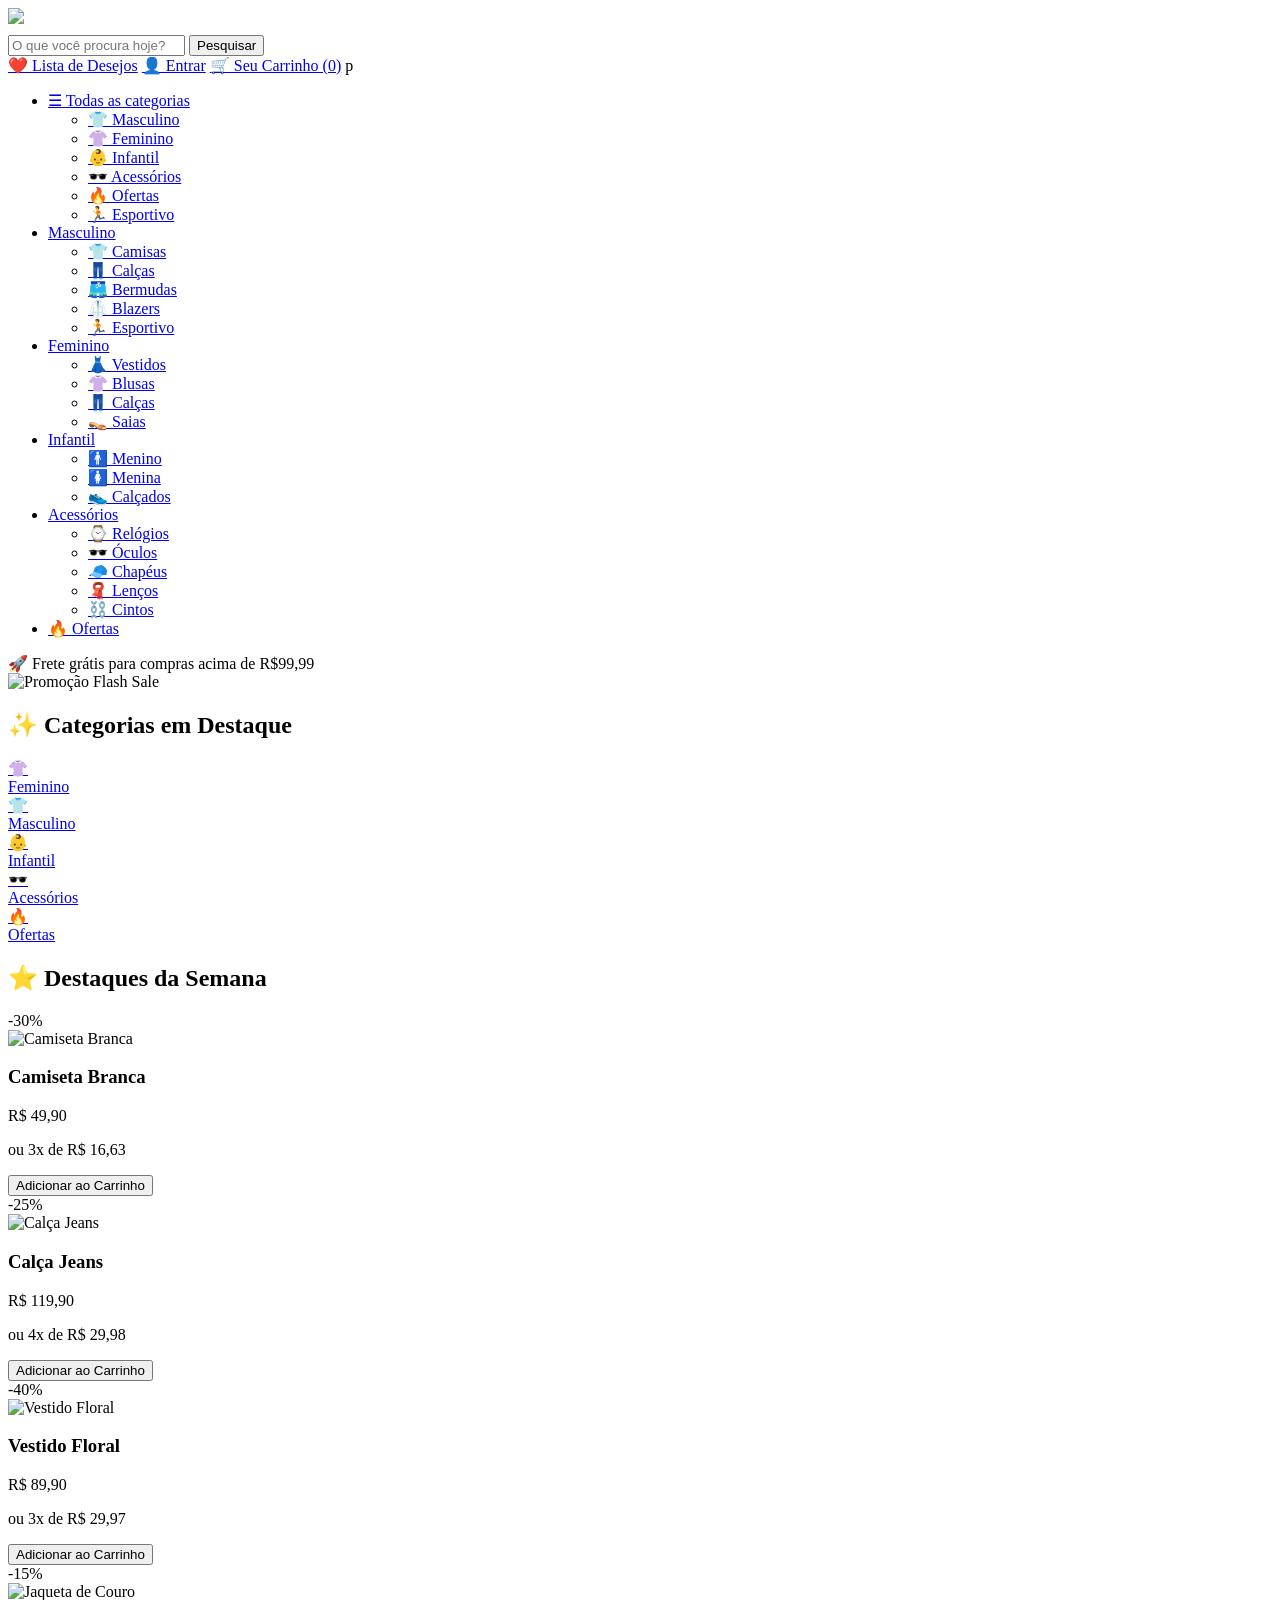
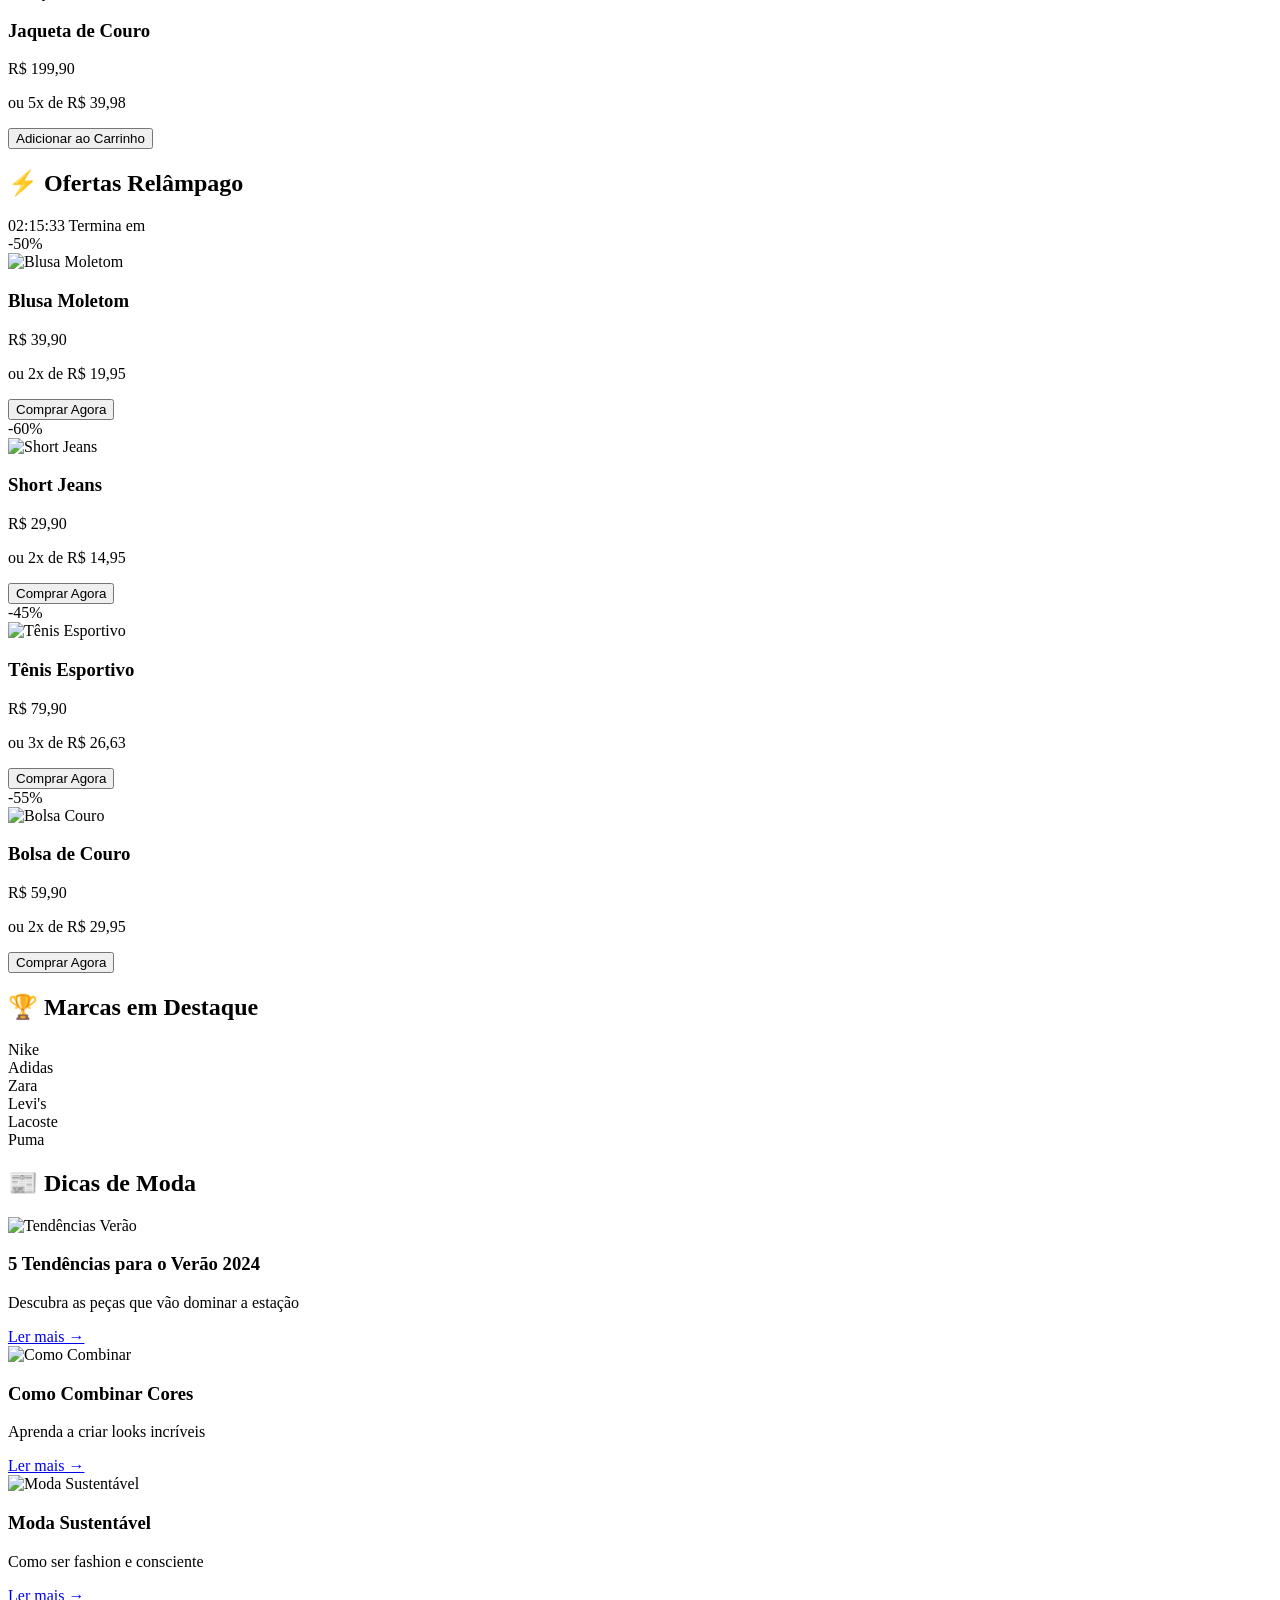
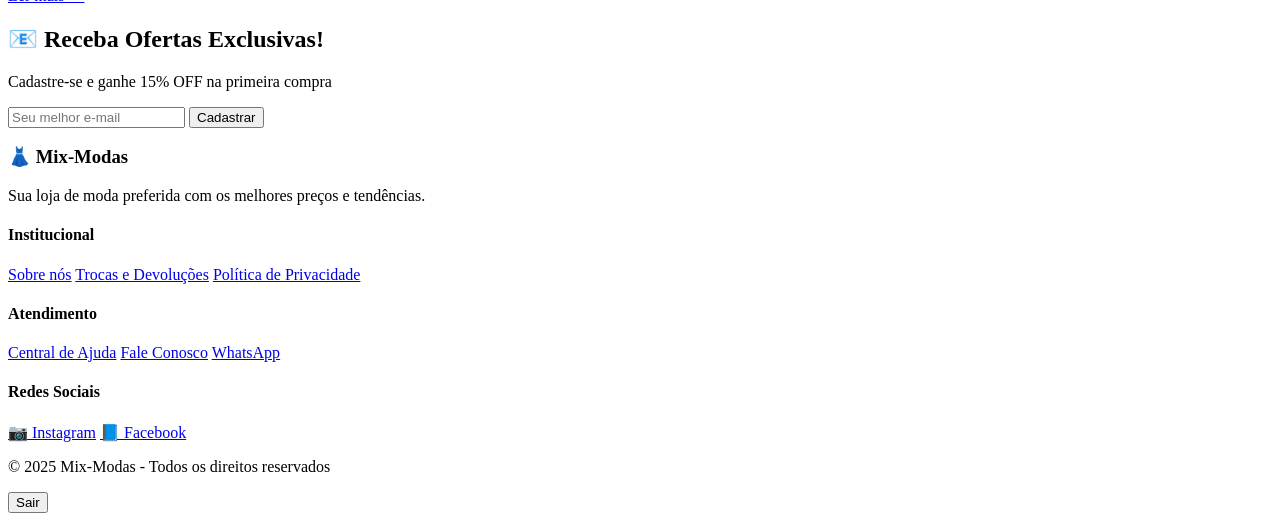
==== site/index.html @ ed418087 "Add files via upload" ====
<!DOCTYPE html>
<html lang="pt-br">
<head>
  <meta charset="UTF-8">
    <meta name="viewport" content="width=device-width, initial-scale=1.0">
  <title>Mix-Modas</title>
<link rel="stylesheet" href="/static/css/style_index.css">
</head>
<body>

 <header>
        <div class="logo">
            <a href="index.html" style="color: white; text-decoration: none; font-size: 1.5rem; font-weight: 700;">
              <img src="/static/css/logo-mixmodas.png" alt="Mix-Modas" class="logo-img">
            </a>
        </div>
        <div class="search-bar">
            <input type="text" placeholder="O que você procura hoje?" id="searchInput">
            <button onclick="pesquisar()">Pesquisar</button>
        </div>
        <div class="icons">
            <a href="lista_desejos.html">❤️ Lista de Desejos</a>
            <a href="/templates/tela_login.html">👤 Entrar</a>
            <a href="carrinho.html" id="carrinhoLink">🛒 Seu Carrinho (0)</a>
       p     <nav id="menuAdmin" style="display:none">
  <a href="/templates/lista_produtos.html">Lista de Produtos</a> |
  <a href="/templates/cadastro_produtos.html">Cadastrar Produto</a>
</nav>
        </div>
    </header>

<nav>
    <ul>
        <!-- Todas as Categorias -->
        <li>
            <a href="javascript:void(0)" style="cursor: default;">☰ Todas as categorias</a>
            <div class="dropdown dropdown-todas">
                <ul>
                    <li><a href="masculino.html">👕 Masculino</a></li>
                    <li><a href="feminino.html">👚 Feminino</a></li>
                    <li><a href="infantil.html">👶 Infantil</a></li>
                    <li><a href="acessorios.html">🕶️ Acessórios</a></li>
                    <li><a href="ofertas.html">🔥 Ofertas</a></li> <!-- TROCADO AQUI -->
                    <li><a href="esportivo.html">🏃 Esportivo</a></li>
                </ul>
            </div>
        </li>

              <li>
                <a href="masculino.html">Masculino</a>
                <div class="dropdown dropdown-masculino">
                    <ul>
                        <li><a href="masculino.html?categoria=camisas">👕 Camisas</a></li>
                        <li><a href="masculino.html?categoria=calcas">👖 Calças</a></li>
                        <li><a href="masculino.html?categoria=bermudas">🩳 Bermudas</a></li>
                        <li><a href="masculino.html?categoria=blazers">🥼 Blazers</a></li>
                        <li><a href="masculino.html?categoria=esportivo">🏃 Esportivo</a></li>
                    </ul>
                </div>
            </li>

            <!-- Feminino -->
            <li>
                <a href="feminino.html">Feminino</a>
                <div class="dropdown dropdown-feminino">
                    <ul>
                        <li><a href="feminino.html?categoria=vestidos">👗 Vestidos</a></li>
                        <li><a href="feminino.html?categoria=blusas">👚 Blusas</a></li>
                        <li><a href="feminino.html?categoria=calcas">👖 Calças</a></li>
                        <li><a href="feminino.html?categoria=saias">👡 Saias</a></li>
                    </ul>
                </div>
            </li>

            <!-- Infantil -->
            <li>
                <a href="infantil.html">Infantil</a>
                <div class="dropdown dropdown-infantil">
                    <ul>
                        <li><a href="infantil.html?categoria=menino">🚹 Menino</a></li>
                        <li><a href="infantil.html?categoria=menina">🚺 Menina</a></li>
                        <li><a href="infantil.html?categoria=calcados-infantil">👟 Calçados</a></li>
                    </ul>
                </div>
            </li>

            <!-- Acessórios -->
            <li>
                <a href="acessorios.html">Acessórios</a>
                <div class="dropdown dropdown-acessorios">
                    <ul>
                        <li><a href="acessorios.html?categoria=relogios">⌚ Relógios</a></li>
                        <li><a href="acessorios.html?categoria=oculos">🕶️ Óculos</a></li>
                        <li><a href="acessorios.html?categoria=chapeus">🧢 Chapéus</a></li>
                        <li><a href="acessorios.html?categoria=lenços">🧣 Lenços</a></li>
                        <li><a href="acessorios.html?categoria=cintos">⛓️ Cintos</a></li>
                    </ul>
                </div>
            </li>

            <li><a href="ofertas.html">🔥 Ofertas</a></li>
        </ul>
    </nav>

 <div class="promo-bar">
        🚀 Frete grátis para compras acima de <span>R$99,99</span> 
    </div>

 <!-- BANNER PRINCIPAL -->
    <section class="banner">
        <div class="banner-image">
            <img src="/static/css/Gemini_Generated_Image_67a9zm67a9zm67a9 (1).png" alt="Promoção Flash Sale">
        </div>
    </section>

    <!-- CATEGORIAS EM DESTAQUE -->
    <section class="categorias-destaque">
        <h2>✨ Categorias em Destaque</h2>
        <div class="categorias-grid">
            <a href="feminino.html" class="categoria-card">
                <div class="categoria-icone">👚</div>
                <span>Feminino</span>
            </a>
            <a href="masculino.html" class="categoria-card">
                <div class="categoria-icone">👕</div>
                <span>Masculino</span>
            </a>
            <a href="infantil.html" class="categoria-card">
                <div class="categoria-icone">👶</div>
                <span>Infantil</span>
            </a>
            <a href="acessorios.html" class="categoria-card">
                <div class="categoria-icone">🕶️</div>
                <span>Acessórios</span>
            </a>
            <a href="ofertas.html" class="categoria-card"> <!-- TROCADO AQUI -->
                <div class="categoria-icone">🔥</div>
                <span>Ofertas</span>
            </a>
        </div>
    </section>

    <!-- DESTAQUES DA SEMANA -->
    <section class="destaques">
        <h2>⭐ Destaques da Semana</h2>
        <div class="produtos-grid">
            <article class="produto">
                <div class="produto-tag">-30%</div>
                <img src="https://images.unsplash.com/photo-1521572163474-6864f9cf17ab?w=300&h=300&fit=crop" alt="Camiseta Branca">
                <h3>Camiseta Branca</h3>
                <p class="produto-preco">R$ 49,90</p>
                <p class="produto-parcelamento">ou 3x de R$ 16,63</p>
                <button class="btn-carrinho">Adicionar ao Carrinho</button>
            </article>

            <article class="produto">
                <div class="produto-tag">-25%</div>
                <img src="https://images.unsplash.com/photo-1542272604-787c3835535d?w=300&h=300&fit=crop" alt="Calça Jeans">
                <h3>Calça Jeans</h3>
                <p class="produto-preco">R$ 119,90</p>
                <p class="produto-parcelamento">ou 4x de R$ 29,98</p>
                <button class="btn-carrinho">Adicionar ao Carrinho</button>
            </article>

            <article class="produto">
                <div class="produto-tag">-40%</div>
                <img src="https://images.unsplash.com/photo-1595777457583-95e059d581b8?w=300&h=300&fit=crop" alt="Vestido Floral">
                <h3>Vestido Floral</h3>
                <p class="produto-preco">R$ 89,90</p>
                <p class="produto-parcelamento">ou 3x de R$ 29,97</p>
                <button class="btn-carrinho">Adicionar ao Carrinho</button>
            </article>

            <article class="produto">
                <div class="produto-tag">-15%</div>
                <img src="https://images.unsplash.com/photo-1551028719-00167b16eac5?w=300&h=300&fit=crop" alt="Jaqueta de Couro">
                <h3>Jaqueta de Couro</h3>
                <p class="produto-preco">R$ 199,90</p>
                <p class="produto-parcelamento">ou 5x de R$ 39,98</p>
                <button class="btn-carrinho">Adicionar ao Carrinho</button>
            </article>
        </div>
    </section>

    <!-- OFERTAS RELÂMPAGO -->
    <section class="ofertas-relampago">
        <div class="ofertas-header">
            <h2>⚡ Ofertas Relâmpago</h2>
            <div class="contador">
                <span class="tempo">02:15:33</span>
                <span>Termina em</span>
            </div>
        </div>
        <div class="produtos-grid">
            <article class="produto oferta">
                <div class="produto-tag urgente">-50%</div>
                <img src="https://images.unsplash.com/photo-1556821840-3a63f95609a7?w=300&h=300&fit=crop" alt="Blusa Moletom">
                <h3>Blusa Moletom</h3>
                <p class="produto-preco">R$ 39,90</p>
                <p class="produto-parcelamento">ou 2x de R$ 19,95</p>
                <button class="btn-carrinho">Comprar Agora</button>
            </article>

            <article class="produto oferta">
                <div class="produto-tag urgente">-60%</div>
                <img src="https://images.unsplash.com/photo-1582418702059-97ebafb35d09?w=300&h=300&fit=crop" alt="Short Jeans">
                <h3>Short Jeans</h3>
                <p class="produto-preco">R$ 29,90</p>
                <p class="produto-parcelamento">ou 2x de R$ 14,95</p>
                <button class="btn-carrinho">Comprar Agora</button>
            </article>

            <article class="produto oferta">
                <div class="produto-tag urgente">-45%</div>
                <img src="https://images.unsplash.com/photo-1586790170083-2f9ceadc732d?w=300&h=300&fit=crop" alt="Tênis Esportivo">
                <h3>Tênis Esportivo</h3>
                <p class="produto-preco">R$ 79,90</p>
                <p class="produto-parcelamento">ou 3x de R$ 26,63</p>
                <button class="btn-carrinho">Comprar Agora</button>
            </article>

            <article class="produto oferta">
                <div class="produto-tag urgente">-55%</div>
                <img src="https://images.unsplash.com/photo-1594633312681-425c7b97ccd1?w=300&h=300&fit=crop" alt="Bolsa Couro">
                <h3>Bolsa de Couro</h3>
                <p class="produto-preco">R$ 59,90</p>
                <p class="produto-parcelamento">ou 2x de R$ 29,95</p>
                <button class="btn-carrinho">Comprar Agora</button>
            </article>
        </div>
    </section>

    <!-- MARCAS POPULARES -->
    <section class="marcas">
        <h2>🏆 Marcas em Destaque</h2>
        <div class="marcas-grid">
            <div class="marca-card">Nike</div>
            <div class="marca-card">Adidas</div>
            <div class="marca-card">Zara</div>
            <div class="marca-card">Levi's</div>
            <div class="marca-card">Lacoste</div>
            <div class="marca-card">Puma</div>
        </div>
    </section>

    <!-- BLOG/MODA -->
    <section class="blog">
        <h2>📰 Dicas de Moda</h2>
        <div class="blog-grid">
            <article class="blog-card">
                <img src="https://images.unsplash.com/photo-1445205170230-053b83016050?w=400&h=250&fit=crop" alt="Tendências Verão">
                <div class="blog-content">
                    <h3>5 Tendências para o Verão 2024</h3>
                    <p>Descubra as peças que vão dominar a estação</p>
                    <a href="#" class="blog-link">Ler mais →</a>
                </div>
            </article>

            <article class="blog-card">
                <img src="/static/css/BlogCirculoCromatico_img10.jpg" alt="Como Combinar">
                <div class="blog-content">
                    <h3>Como Combinar Cores</h3>
                    <p>Aprenda a criar looks incríveis</p>
                    <a href="#" class="blog-link">Ler mais →</a>
                </div>
            </article>

            <article class="blog-card">
                <img src="https://images.unsplash.com/photo-1515886657613-9f3515b0c78f?w=400&h=250&fit=crop" alt="Moda Sustentável">
                <div class="blog-content">
                    <h3>Moda Sustentável</h3>
                    <p>Como ser fashion e consciente</p>
                    <a href="#" class="blog-link">Ler mais →</a>
                </div>
            </article>
        </div>
    </section>

    <!-- NEWSLETTER -->
    <section class="newsletter">
        <div class="newsletter-content">
            <h2>📧 Receba Ofertas Exclusivas!</h2>
            <p>Cadastre-se e ganhe 15% OFF na primeira compra</p>
            <div class="newsletter-form">
                <input type="email" placeholder="Seu melhor e-mail">
                <button>Cadastrar</button>
            </div>
        </div>
    </section>

    <!-- FOOTER -->
    <footer>
        <div class="footer-content">
            <div class="footer-section">
                <h3>👗 Mix-Modas</h3>
                <p>Sua loja de moda preferida com os melhores preços e tendências.</p>
            </div>
            <div class="footer-section">
                <h4>Institucional</h4>
                <a href="#">Sobre nós</a>
                <a href="#">Trocas e Devoluções</a>
                <a href="#">Política de Privacidade</a>
            </div>
            <div class="footer-section">
                <h4>Atendimento</h4>
                <a href="#">Central de Ajuda</a>
                <a href="#">Fale Conosco</a>
                <a href="#">WhatsApp</a>
            </div>
            <div class="footer-section">
                <h4>Redes Sociais</h4>
                <div class="social-links">
                    <a href="#">📷 Instagram</a>
                    <a href="#">📘 Facebook</a>
                </div>
            </div>
        </div>
        <div class="footer-bottom">
            <p>&copy; 2025 Mix-Modas - Todos os direitos reservados</p>
        </div>
    </footer>

<nav id="menuAdmin" style="display:none">
  <a href="/templates/lista_produtos.html">Lista de Produtos</a> |
  <a href="/templates/cadastro_produtos.html">Cadastrar Produto</a>
</nav>
<button id="logout">Sair</button>

<script src="/static/js/protecao.js"></script>
<script>
  if(localStorage.getItem('userRole')==='admin') document.getElementById('menuAdmin').style.display='block';
  document.getElementById('logout').addEventListener('click', ()=>{ localStorage.removeItem('usuarioLogado'); localStorage.removeItem('userRole'); window.location.href='/templates/tela_login.html'; });
</script>

  <script>
const produtos = [
    { id: 1, nome: 'Camiseta Branca', preco: 49.90, imagem: 'https://images.unsplash.com/photo-1521572163474-6864f9cf17ab?w=300&h=300&fit=crop' },
    { id: 2, nome: 'Calça Jeans', preco: 119.90, imagem: 'https://images.unsplash.com/photo-1542272604-787c3835535d?w=300&h=300&fit=crop' },
    { id: 3, nome: 'Vestido Floral', preco: 89.90, imagem: 'https://images.unsplash.com/photo-1595777457583-95e059d581b8?w=300&h=300&fit=crop' },
    { id: 4, nome: 'Jaqueta de Couro', preco: 199.90, imagem: 'https://images.unsplash.com/photo-1551028719-00167b16eac5?w=300&h=300&fit=crop' },
    { id: 5, nome: 'Blusa Moletom', preco: 39.90, imagem: 'https://images.unsplash.com/photo-1556821840-3a63f95609a7?w=300&h=300&fit=crop' },
    { id: 6, nome: 'Short Jeans', preco: 29.90, imagem: 'https://images.unsplash.com/photo-1582418702059-97ebafb35d09?w=300&h=300&fit=crop' },
    { id: 7, nome: 'Tênis Esportivo', preco: 79.90, imagem: 'https://images.unsplash.com/photo-1586790170083-2f9ceadc732d?w=300&h=300&fit=crop' },
    { id: 8, nome: 'Bolsa de Couro', preco: 59.90, imagem: 'https://images.unsplash.com/photo-1594633312681-425c7b97ccd1?w=300&h=300&fit=crop' }
];

function adicionarAoCarrinho(produtoId) {
    const produto = produtos.find(p => p.id === produtoId);
    if (!produto) {
        console.error('Produto não encontrado:', produtoId);
        return;
    }

    let carrinho = JSON.parse(localStorage.getItem('carrinho')) || [];
    const itemExistente = carrinho.find(item => item.id === produtoId);

    if (itemExistente) {
        itemExistente.quantidade += 1;
    } else {
        carrinho.push({ ...produto, quantidade: 1 });
    }

    localStorage.setItem('carrinho', JSON.stringify(carrinho));
    console.log('Carrinho atualizado:', carrinho);  
    atualizarContadorCarrinho();
    alert(`${produto.nome} adicionado ao carrinho!`);
}

function atualizarContadorCarrinho() {
    const carrinho = JSON.parse(localStorage.getItem('carrinho')) || [];
    const totalItens = carrinho.reduce((total, item) => total + item.quantidade, 0);
    document.getElementById('carrinhoLink').textContent = `🛒 Seu Carrinho (${totalItens})`;
}

atualizarContadorCarrinho();

document.querySelectorAll('.btn-carrinho').forEach((btn, index) => {
    btn.addEventListener('click', () => {
        console.log('Botão clicado:', index + 1);  
        adicionarAoCarrinho(index + 1);  
    });
});

function pesquisar() {
    const termo = document.getElementById('searchInput').value;
    if (termo.trim()) {
        alert(`Pesquisando por: ${termo}`);
    }
}

function atualizarContador() {
    const contador = document.querySelector('.tempo');
}

setInterval(atualizarContador, 1000);

document.getElementById('searchInput').addEventListener('keypress', function(e) {
    if (e.key === 'Enter') {
        pesquisar();
    }
});
    </script>

</body>
</html>
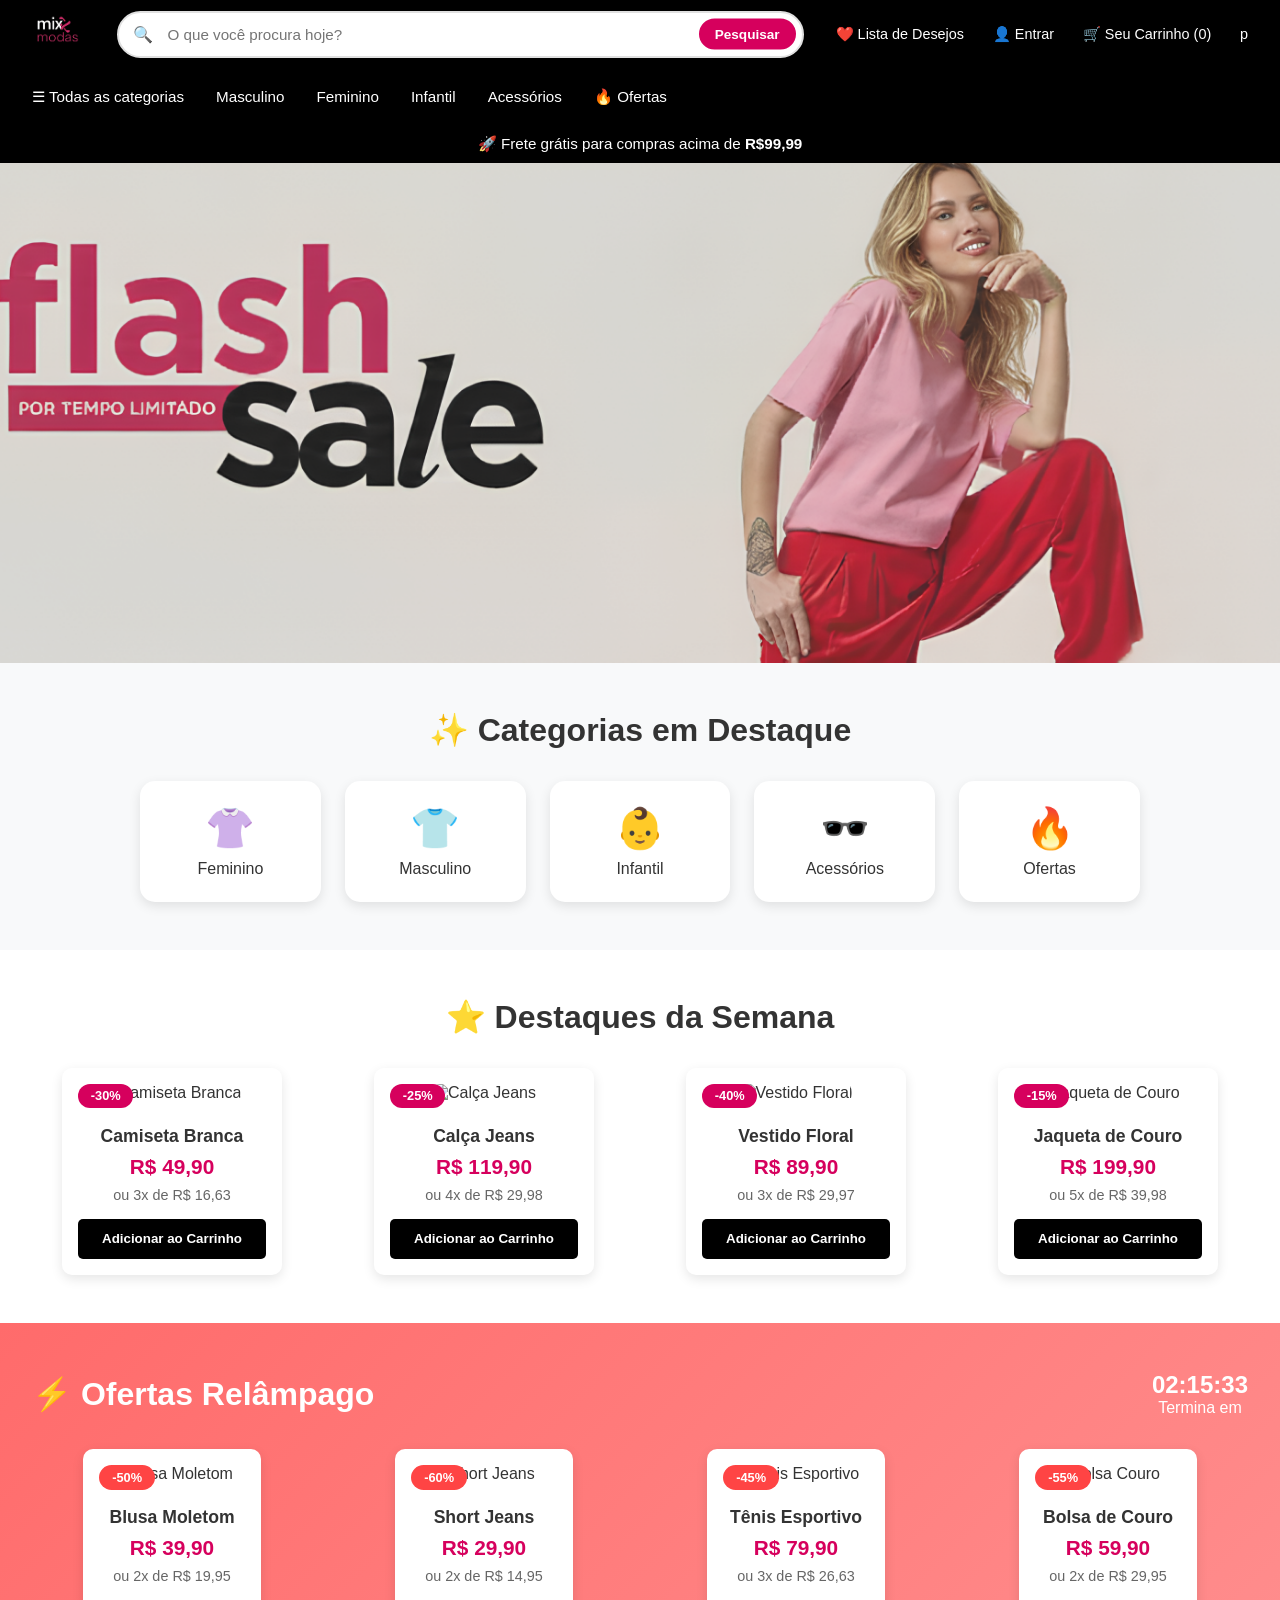
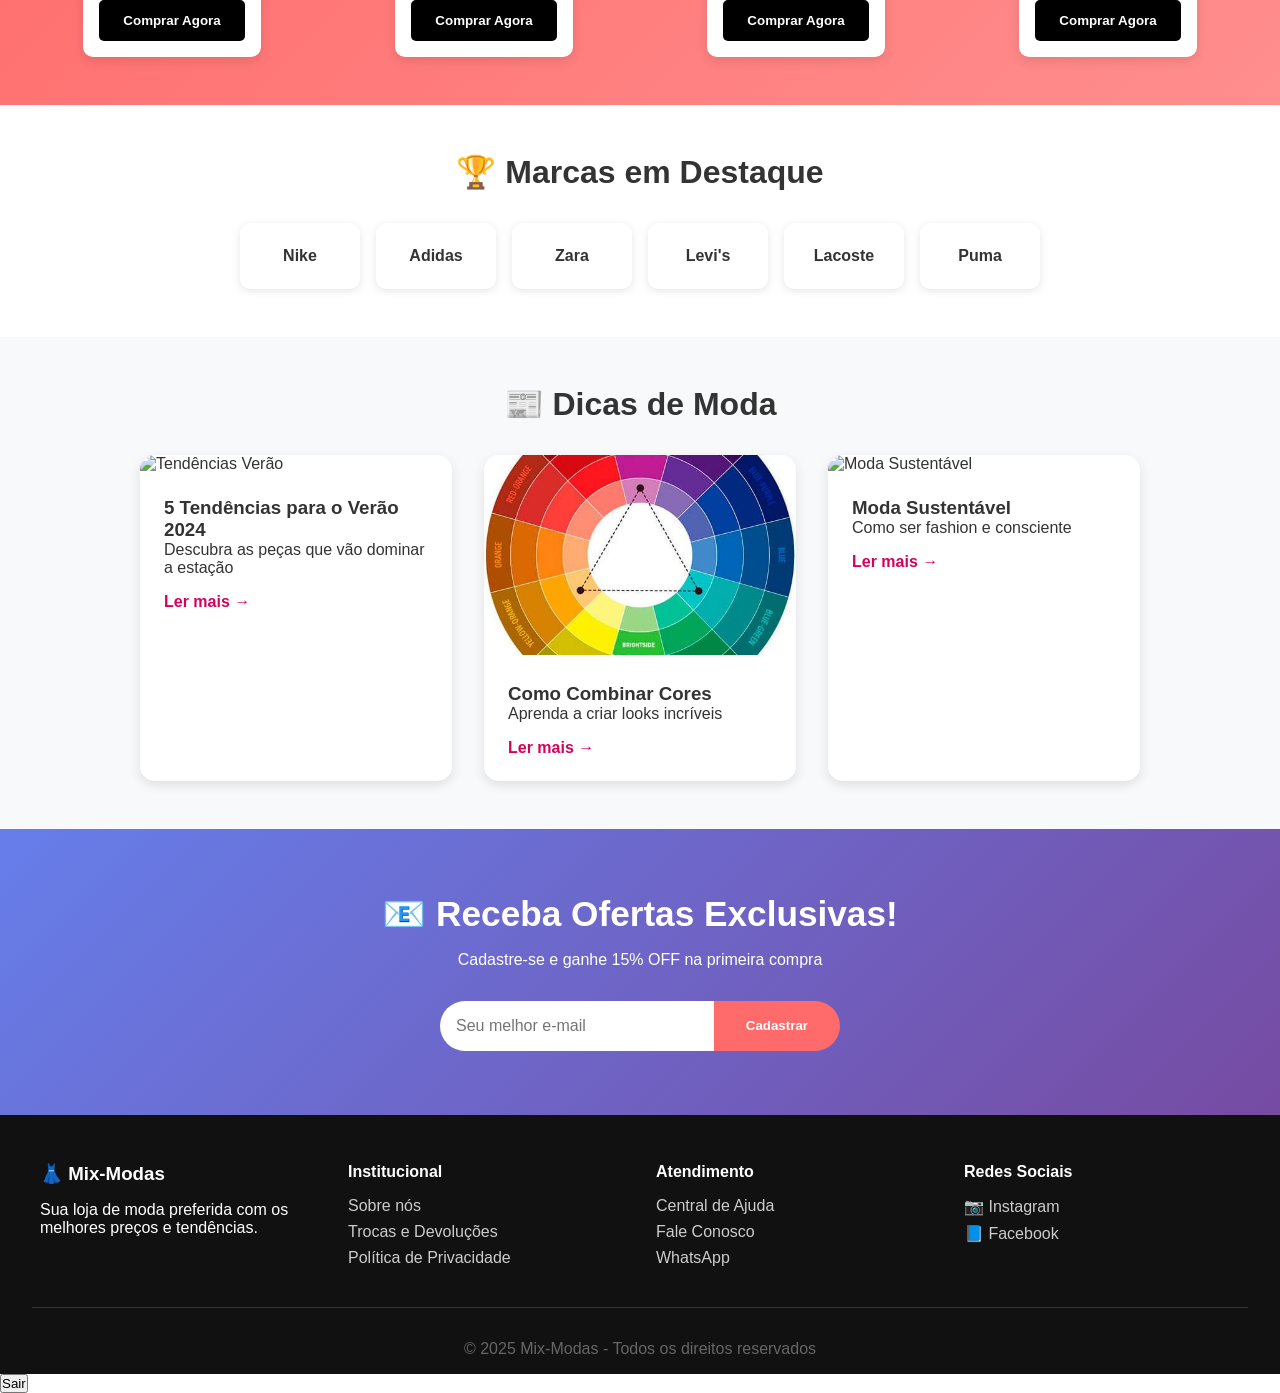
==== commit 2eefd327: "Update print statement from 'Hello' to 'Goodbye'" ====
--- a/site/index.html
+++ b/site/index.html
@@ -4,14 +4,14 @@
   <meta charset="UTF-8">
     <meta name="viewport" content="width=device-width, initial-scale=1.0">
   <title>Mix-Modas</title>
-<link rel="stylesheet" href="/static/css/style_index.css">
+<link rel="stylesheet" href="static/css/style_index.css">
 </head>
 <body>
 
  <header>
         <div class="logo">
             <a href="index.html" style="color: white; text-decoration: none; font-size: 1.5rem; font-weight: 700;">
-              <img src="/static/css/logo-mixmodas.png" alt="Mix-Modas" class="logo-img">
+              <img src="static/css/logo-mixmodas.png" alt="Mix-Modas" class="logo-img">
             </a>
         </div>
         <div class="search-bar">
@@ -20,7 +20,7 @@
         </div>
         <div class="icons">
             <a href="lista_desejos.html">❤️ Lista de Desejos</a>
-            <a href="/templates/tela_login.html">👤 Entrar</a>
+            <a href="templates/tela_login.html">👤 Entrar</a>
             <a href="carrinho.html" id="carrinhoLink">🛒 Seu Carrinho (0)</a>
        p     <nav id="menuAdmin" style="display:none">
   <a href="/templates/lista_produtos.html">Lista de Produtos</a> |
@@ -109,7 +109,7 @@
  <!-- BANNER PRINCIPAL -->
     <section class="banner">
         <div class="banner-image">
-            <img src="/static/css/Gemini_Generated_Image_67a9zm67a9zm67a9 (1).png" alt="Promoção Flash Sale">
+            <img src="static/css/Gemini_Generated_Image_67a9zm67a9zm67a9 (1).png" alt="Promoção Flash Sale">
         </div>
     </section>
 
@@ -257,7 +257,7 @@
             </article>
 
             <article class="blog-card">
-                <img src="/static/css/BlogCirculoCromatico_img10.jpg" alt="Como Combinar">
+                <img src="static/css/BlogCirculoCromatico_img10.jpg" alt="Como Combinar">
                 <div class="blog-content">
                     <h3>Como Combinar Cores</h3>
                     <p>Aprenda a criar looks incríveis</p>
@@ -321,8 +321,8 @@
     </footer>
 
 <nav id="menuAdmin" style="display:none">
-  <a href="/templates/lista_produtos.html">Lista de Produtos</a> |
-  <a href="/templates/cadastro_produtos.html">Cadastrar Produto</a>
+  <a href="templates/lista_produtos.html">Lista de Produtos</a> |
+  <a href="templates/cadastro_produtos.html">Cadastrar Produto</a>
 </nav>
 <button id="logout">Sair</button>
 
@@ -402,4 +402,5 @@
     </script>
 
 </body>
-</html>+
+</html>
--- a/site/static/css/style_index.css
+++ b/site/static/css/style_index.css
@@ -0,0 +1,640 @@
+/* ================== RESET ================== */
+* {
+    margin: 0;
+    padding: 0;
+    box-sizing: border-box;
+}
+
+body {
+    font-family: 'Segoe UI', Arial, sans-serif;
+    background-color: #fff;
+    color: #333;
+}
+
+/* ================== HEADER TOPO PRETO ================== */
+header {
+    background-color: #000;
+    color: white;
+    display: flex;
+    justify-content: space-between;
+    align-items: center;
+    padding: 0.7rem 2rem;
+}
+
+header .logo {
+    font-size: 1.5rem;
+    font-weight: bold;
+    letter-spacing: 2px;
+}
+
+/* ================== BARRA DE PESQUISA MODERNA ================== */
+header .search-bar {
+    flex: 1;
+    margin: 0 2rem;
+    display: flex;
+    align-items: center;
+    position: relative;
+    max-width: 900px;
+}
+
+header .search-bar input {
+    width: 100%;
+    padding: 0.8rem 1rem 0.8rem 3rem;
+    border-radius: 25px;
+    border: 2px solid #e0e0e0;
+    font-size: 0.95rem;
+    background: white;
+    transition: all 0.3s ease;
+}
+
+header .search-bar input:focus {
+    outline: none;
+    border-color: #d6005d;
+    box-shadow: 0 0 0 2px rgba(214, 0, 93, 0.1);
+}
+
+header .search-bar::before {
+    content: "🔍";
+    position: absolute;
+    left: 1rem;
+    top: 50%;
+    transform: translateY(-50%);
+    color: #666;
+    z-index: 2;
+}
+
+header .search-bar button {
+    position: absolute;
+    right: 0.5rem;
+    top: 50%;
+    transform: translateY(-50%);
+    background: #d6005d;
+    color: white;
+    border: none;
+    padding: 0.5rem 1rem;
+    border-radius: 20px;
+    cursor: pointer;
+    font-size: 0.85rem;
+    font-weight: 600;
+    transition: background 0.3s ease;
+}
+
+header .search-bar button:hover {
+    background: #b80052;
+}
+
+/* Ícones à direita */
+header .icons {
+    display: flex;
+    gap: 1.8rem;
+    font-size: 0.9rem;
+    align-items: center;
+}
+
+header .icons a {
+    color: white;
+    text-decoration: none;
+}
+
+/* ================== NAV CATEGORIAS ================== */
+nav {
+    background-color: #000;
+    padding: 0.7rem 2rem;
+    border-top: none;
+    border-bottom: none;
+    display: flex;
+    align-items: center;
+    gap: 2rem;
+    font-size: 0.95rem;
+}
+
+nav ul {
+    list-style: none;
+    display: flex;
+    gap: 2rem;
+}
+
+nav ul li {
+    position: relative;
+}
+
+nav ul li a {
+    text-decoration: none;
+    color: white;
+    font-weight: 500;
+    transition: color 0.2s ease;
+    padding: 0.5rem 0;
+    display: block;
+}
+
+nav ul li a:hover {
+    color: #e6007e;
+}
+
+/* "Todas as categorias" não clicável */
+nav ul li a[href="javascript:void(0)"] {
+    cursor: default;
+}
+
+nav ul li a[href="javascript:void(0)"]:hover {
+    color: white;
+}
+
+/* Dropdown Menu */
+.dropdown {
+    position: absolute;
+    top: 100%;
+    left: 0;
+    background: white;
+    min-width: 200px;
+    box-shadow: 0 8px 16px rgba(0,0,0,0.1);
+    border-radius: 5px;
+    opacity: 0;
+    visibility: hidden;
+    transform: translateY(-10px);
+    transition: all 0.3s ease;
+    z-index: 1000;
+    border: 1px solid #eee;
+}
+
+nav ul li:hover .dropdown {
+    opacity: 1;
+    visibility: visible;
+    transform: translateY(0);
+}
+
+.dropdown ul {
+    display: flex;
+    flex-direction: column;
+    gap: 0;
+    padding: 1rem 0;
+}
+
+.dropdown ul li {
+    padding: 0;
+}
+
+.dropdown ul li a {
+    padding: 0.5rem 1.5rem;
+    color: #333;
+    font-weight: 400;
+    transition: all 0.2s ease;
+}
+
+.dropdown ul li a:hover {
+    background: #f8f8f8;
+    color: #e6007e;
+}
+
+/* Categorias Específicas */
+.dropdown-masculino { min-width: 180px; }
+.dropdown-feminino { min-width: 180px; }
+.dropdown-infantil { min-width: 180px; }
+.dropdown-todas { min-width: 220px; }
+.dropdown-acessorios { min-width: 180px; }
+
+/* ================== PROMO BAR ================== */
+.promo-bar {
+    background-color: #000;
+    color: #fff;
+    text-align: center;
+    font-size: 0.95rem;
+    padding: 0.6rem;
+}
+
+.promo-bar span {
+    font-weight: bold;
+}
+
+/* ================== BANNER PRINCIPAL ================== */
+.banner {
+    display: flex;
+    align-items: center;
+    justify-content: center;
+    background: #f2f0ec;
+    padding: 0;
+    gap: 0;
+    min-height: 500px;
+    position: relative;
+    overflow: hidden;
+}
+
+/* Imagem ocupando todo o banner */
+.banner-image {
+    width: 100%;
+    height: 100%;
+    display: flex;
+    justify-content: center;
+    align-items: center;
+}
+
+.banner-image img {
+    width: 100%;
+    height: 100%;
+    min-height: 500px;
+    object-fit: cover;
+    object-position: center;
+    border-radius: 0;
+    box-shadow: none;
+}
+
+/* ================== CATEGORIAS EM DESTAQUE ================== */
+.categorias-destaque {
+    padding: 3rem 2rem;
+    text-align: center;
+    background: #f8f9fa;
+}
+
+.categorias-destaque h2 {
+    margin-bottom: 2rem;
+    font-size: 2rem;
+    color: #333;
+}
+
+.categorias-grid {
+    display: grid;
+    grid-template-columns: repeat(auto-fit, minmax(150px, 1fr));
+    gap: 1.5rem;
+    max-width: 1000px;
+    margin: 0 auto;
+}
+
+.categoria-card {
+    background: white;
+    padding: 1.5rem 1rem;
+    border-radius: 15px;
+    text-decoration: none;
+    color: #333;
+    transition: all 0.3s ease;
+    box-shadow: 0 4px 12px rgba(0,0,0,0.1);
+}
+
+.categoria-card:hover {
+    transform: translateY(-5px);
+    box-shadow: 0 8px 20px rgba(0,0,0,0.15);
+    color: #d6005d;
+}
+
+.categoria-icone {
+    font-size: 2.5rem;
+    margin-bottom: 0.5rem;
+}
+
+/* ================== DESTAQUES ================== */
+.destaques {
+    padding: 3rem 2rem;
+    text-align: center;
+}
+
+.destaques h2 {
+    margin-bottom: 2rem;
+    font-size: 2rem;
+    color: #333;
+}
+
+.produtos-grid {
+    display: grid;
+    grid-template-columns: repeat(auto-fit, minmax(250px, 1fr));
+    gap: 2rem;
+    justify-items: center;
+}
+
+.produto {
+    background: white;
+    padding: 1rem;
+    border-radius: 10px;
+    box-shadow: 0 4px 12px rgba(0,0,0,0.1);
+    transition: transform 0.3s ease;
+    text-align: center;
+    position: relative;
+    max-width: 280px;
+}
+
+.produto:hover {
+    transform: translateY(-5px);
+}
+
+.produto img {
+    width: 100%;
+    height: 250px;
+    object-fit: cover;
+    border-radius: 8px;
+    margin-bottom: 1rem;
+    transition: transform 0.3s ease;
+}
+
+.produto:hover img {
+    transform: scale(1.05);
+}
+
+.produto h3 {
+    margin: 0.5rem 0;
+    font-size: 1.1rem;
+}
+
+.produto-preco {
+    font-weight: bold;
+    color: #d6005d;
+    font-size: 1.3rem;
+    margin: 0.5rem 0;
+}
+
+.produto-parcelamento {
+    color: #666;
+    font-size: 0.9rem;
+    margin-bottom: 1rem;
+}
+
+.btn-carrinho {
+    background: #000;
+    color: white;
+    border: none;
+    padding: 0.8rem 1.5rem;
+    border-radius: 5px;
+    cursor: pointer;
+    font-weight: 600;
+    width: 100%;
+    transition: background 0.3s ease;
+}
+
+.btn-carrinho:hover {
+    background: #333;
+}
+
+/* ================== TAGS DE PRODUTO ================== */
+.produto-tag {
+    position: absolute;
+    top: 1rem;
+    left: 1rem;
+    background: #d6005d;
+    color: white;
+    padding: 0.3rem 0.8rem;
+    border-radius: 15px;
+    font-size: 0.8rem;
+    font-weight: 600;
+}
+
+.produto-tag.urgente {
+    background: #ff4444;
+}
+
+/* ================== OFERTAS RELÂMPAGO ================== */
+.ofertas-relampago {
+    padding: 3rem 2rem;
+    background: linear-gradient(135deg, #ff6b6b, #ff8e8e);
+    color: white;
+}
+
+.ofertas-header {
+    display: flex;
+    justify-content: space-between;
+    align-items: center;
+    margin-bottom: 2rem;
+}
+
+.ofertas-header h2 {
+    font-size: 2rem;
+}
+
+.contador {
+    text-align: center;
+}
+
+.tempo {
+    font-size: 1.5rem;
+    font-weight: bold;
+    display: block;
+}
+
+.produto.oferta {
+    background: white;
+    color: #333;
+}
+
+/* ================== MARCAS ================== */
+.marcas {
+    padding: 3rem 2rem;
+    text-align: center;
+}
+
+.marcas h2 {
+    margin-bottom: 2rem;
+    font-size: 2rem;
+    color: #333;
+}
+
+.marcas-grid {
+    display: grid;
+    grid-template-columns: repeat(auto-fit, minmax(120px, 1fr));
+    gap: 1rem;
+    max-width: 800px;
+    margin: 0 auto;
+}
+
+.marca-card {
+    background: white;
+    padding: 1.5rem 1rem;
+    border-radius: 10px;
+    font-weight: 600;
+    box-shadow: 0 2px 8px rgba(0,0,0,0.1);
+    transition: transform 0.3s ease;
+}
+
+.marca-card:hover {
+    transform: scale(1.05);
+}
+
+/* ================== BLOG ================== */
+.blog {
+    padding: 3rem 2rem;
+    background: #f8f9fa;
+}
+
+.blog h2 {
+    text-align: center;
+    margin-bottom: 2rem;
+    font-size: 2rem;
+    color: #333;
+}
+
+.blog-grid {
+    display: grid;
+    grid-template-columns: repeat(auto-fit, minmax(300px, 1fr));
+    gap: 2rem;
+    max-width: 1000px;
+    margin: 0 auto;
+}
+
+.blog-card {
+    background: white;
+    border-radius: 15px;
+    overflow: hidden;
+    box-shadow: 0 4px 12px rgba(0,0,0,0.1);
+    transition: transform 0.3s ease;
+}
+
+.blog-card:hover {
+    transform: translateY(-5px);
+}
+
+.blog-card img {
+    width: 100%;
+    height: 200px;
+    object-fit: cover;
+}
+
+.blog-content {
+    padding: 1.5rem;
+}
+
+.blog-link {
+    color: #d6005d;
+    text-decoration: none;
+    font-weight: 600;
+    display: inline-block;
+    margin-top: 1rem;
+}
+
+/* ================== NEWSLETTER ================== */
+.newsletter {
+    background: linear-gradient(135deg, #667eea, #764ba2);
+    color: white;
+    padding: 4rem 2rem;
+    text-align: center;
+}
+
+.newsletter h2 {
+    font-size: 2.2rem;
+    margin-bottom: 1rem;
+}
+
+.newsletter-form {
+    display: flex;
+    max-width: 400px;
+    margin: 2rem auto 0;
+    border-radius: 25px;
+    overflow: hidden;
+}
+
+.newsletter-form input {
+    flex: 1;
+    padding: 1rem;
+    border: none;
+    font-size: 1rem;
+}
+
+.newsletter-form button {
+    background: #ff6b6b;
+    color: white;
+    border: none;
+    padding: 1rem 2rem;
+    cursor: pointer;
+    font-weight: 600;
+}
+
+/* ================== FOOTER ================== */
+footer {
+    background: #111;
+    color: white;
+    padding: 3rem 2rem 1rem;
+}
+
+.footer-content {
+    max-width: 1200px;
+    margin: 0 auto;
+    display: grid;
+    grid-template-columns: repeat(auto-fit, minmax(250px, 1fr));
+    gap: 2rem;
+    padding-bottom: 2rem;
+}
+
+.footer-section h3,
+.footer-section h4 {
+    margin-bottom: 1rem;
+    color: #fff;
+}
+
+.footer-section a {
+    display: block;
+    color: #ccc;
+    text-decoration: none;
+    margin-bottom: 0.5rem;
+    transition: color 0.3s ease;
+}
+
+.footer-section a:hover {
+    color: #ff6b6b;
+}
+
+.footer-bottom {
+    text-align: center;
+    padding-top: 2rem;
+    border-top: 1px solid #333;
+    color: #666;
+}
+
+/* ================== LOGO ================== */
+.logo-img {
+    height: 35px;
+    width: auto;
+    transition: transform 0.3s ease;
+}
+
+.logo-img:hover {
+    transform: scale(1.05);
+}
+
+/* ================== ANIMAÇÕES ================== */
+@keyframes fadeIn {
+    from { opacity: 0; transform: translateY(20px); }
+    to { opacity: 1; transform: translateY(0); }
+}
+
+.produto {
+    animation: fadeIn 0.6s ease forwards;
+}
+
+.produto:nth-child(1) { animation-delay: 0.1s; }
+.produto:nth-child(2) { animation-delay: 0.2s; }
+.produto:nth-child(3) { animation-delay: 0.3s; }
+.produto:nth-child(4) { animation-delay: 0.4s; }
+
+/* ================== RESPONSIVO ================== */
+@media (max-width: 768px) {
+    header {
+        flex-direction: column;
+        gap: 1rem;
+        padding: 1rem;
+    }
+    
+    header .search-bar {
+        margin: 0;
+        width: 100%;
+        max-width: none;
+    }
+    
+    nav {
+        flex-direction: column;
+        gap: 1rem;
+    }
+    
+    nav ul {
+        flex-wrap: wrap;
+        justify-content: center;
+    }
+    
+    .produtos-grid {
+        grid-template-columns: repeat(auto-fit, minmax(200px, 1fr));
+        gap: 1rem;
+    }
+    
+    .ofertas-header {
+        flex-direction: column;
+        gap: 1rem;
+        text-align: center;
+    }
+    
+    .categorias-grid {
+        grid-template-columns: repeat(auto-fit, minmax(120px, 1fr));
+    }
+}
